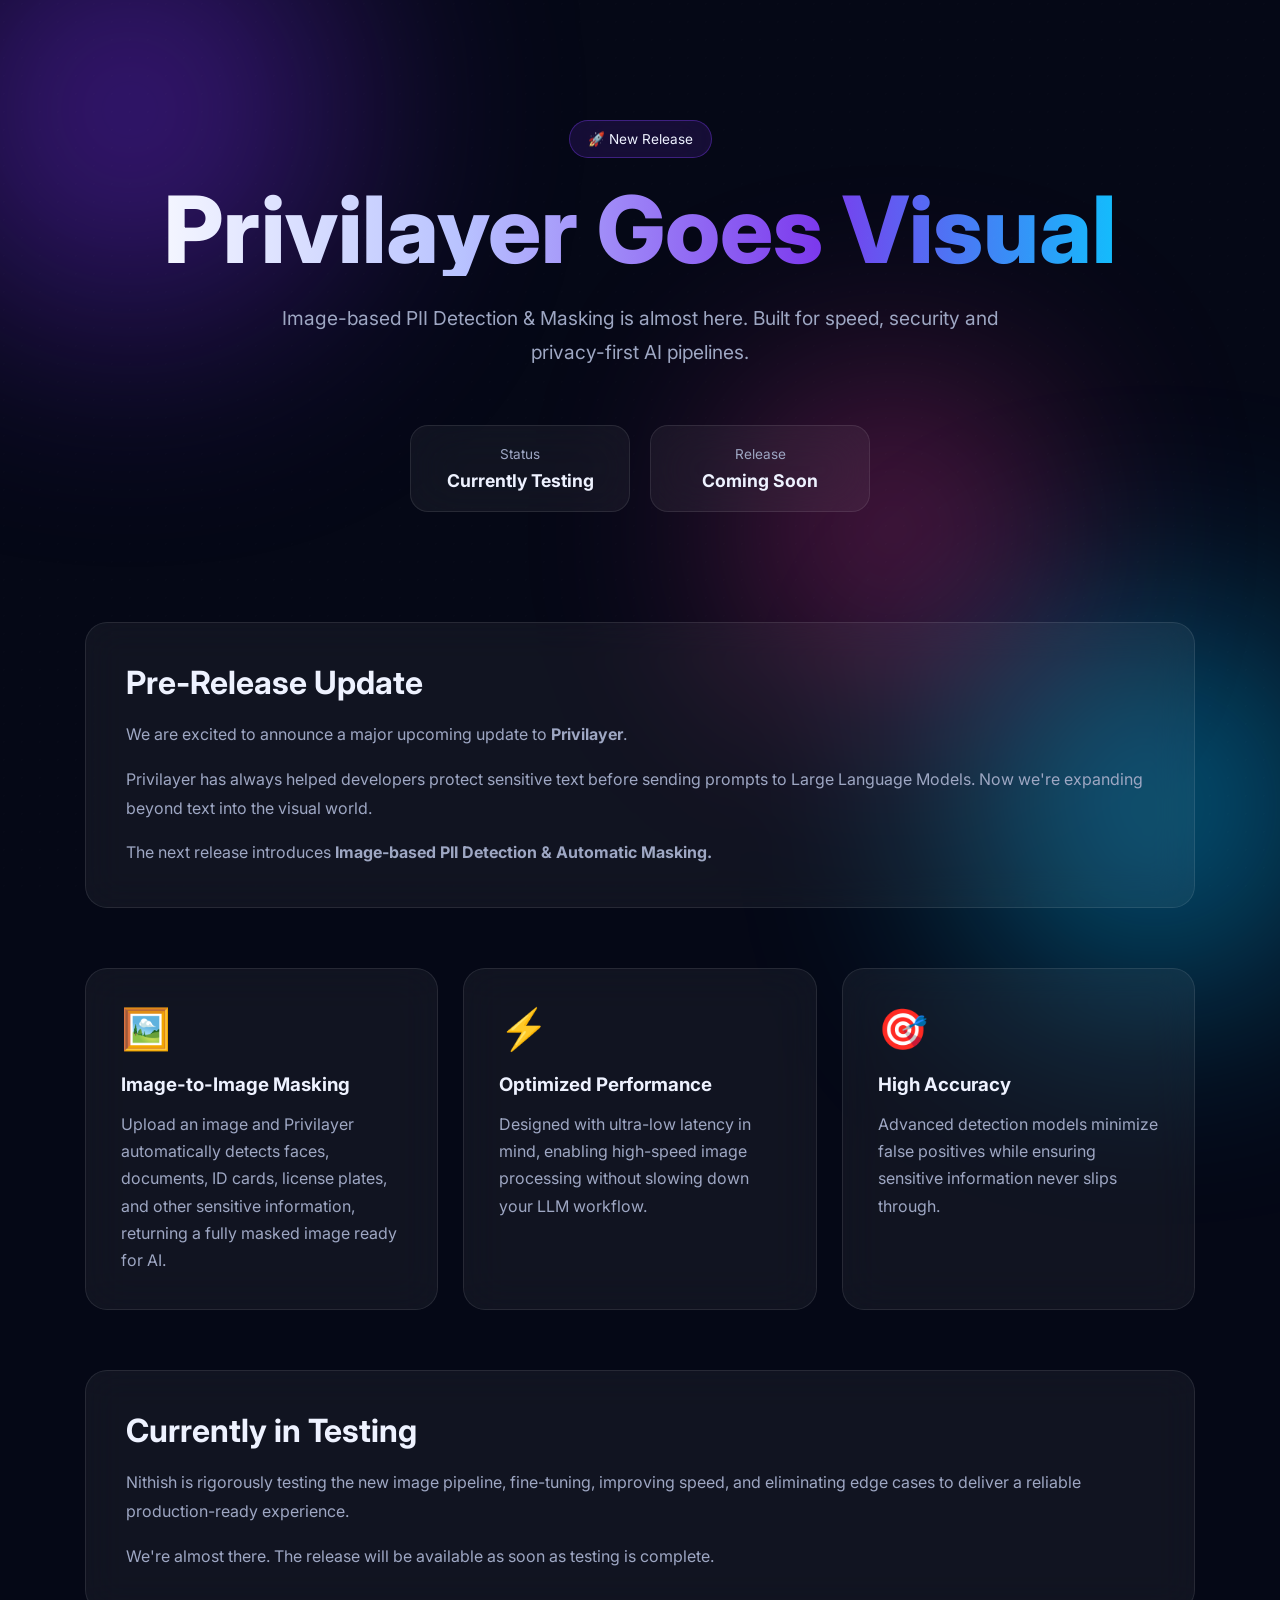
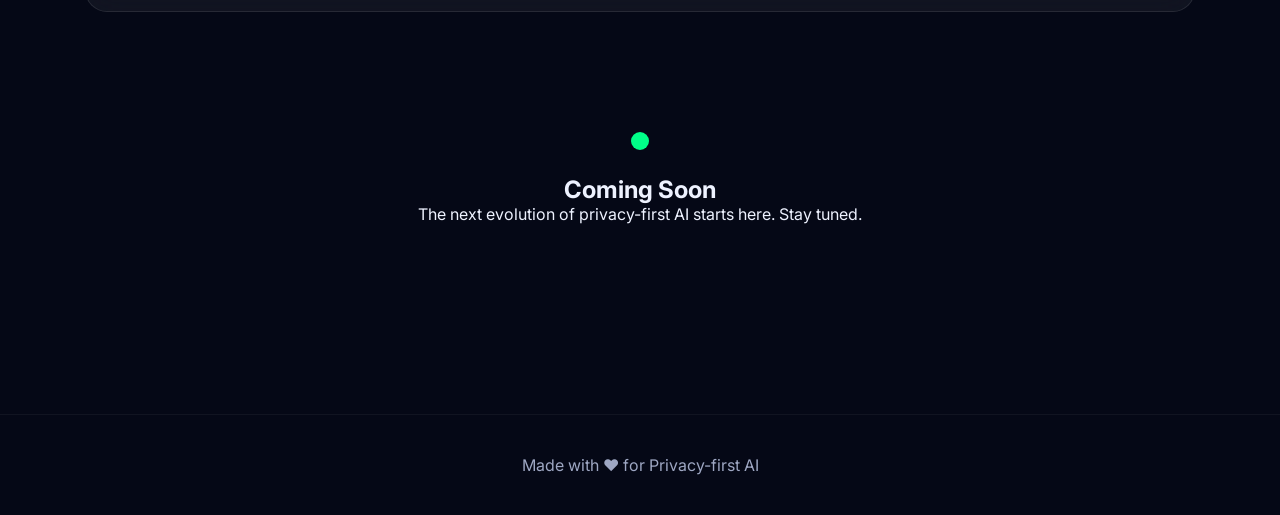
==== release.html @ 2a0f144f "Add files via upload" ====
<!DOCTYPE html>
<html lang="en">
<head>
<meta charset="UTF-8">
<meta name="viewport" content="width=device-width, initial-scale=1.0">

<title>New Release on PrivyLayer</title>

<link rel="preconnect" href="https://fonts.googleapis.com">
<link rel="preconnect" href="https://fonts.gstatic.com" crossorigin>
<link href="https://fonts.googleapis.com/css2?family=Inter:wght@300;400;500;600;700;800&display=swap" rel="stylesheet">

<link rel="stylesheet" href="style.css">
</head>
<body>

<div class="noise"></div>

<div class="blob blob1"></div>
<div class="blob blob2"></div>
<div class="blob blob3"></div>

<header>

<div class="tag">
🚀 New Release
</div>

<h1>Privilayer Goes Visual</h1>

<p class="subtitle">
Image-based PII Detection & Masking is almost here.
Built for speed, security and privacy-first AI pipelines.
</p>

<div class="status-card">

<div>
<span>Status</span>
<strong>Currently Testing</strong>
</div>

<div>
<span>Release</span>
<strong>Coming Soon</strong>
</div>

</div>

</header>

<main>

<section class="card reveal">

<h2>Pre-Release Update</h2>

<p>
We are excited to announce a major upcoming update to
<strong>Privilayer</strong>.
</p>

<p>
Privilayer has always helped developers protect sensitive text before
sending prompts to Large Language Models. Now we're expanding beyond
text into the visual world.
</p>

<p>
The next release introduces
<strong>Image-based PII Detection & Automatic Masking.</strong>
</p>

</section>

<section class="features">

<div class="feature reveal">

<div class="icon">🖼️</div>

<h3>Image-to-Image Masking</h3>

<p>
Upload an image and Privilayer automatically detects faces,
documents, ID cards, license plates, and other sensitive information,
returning a fully masked image ready for AI.
</p>

</div>

<div class="feature reveal">

<div class="icon">⚡</div>

<h3>Optimized Performance</h3>

<p>
Designed with ultra-low latency in mind, enabling high-speed image
processing without slowing down your LLM workflow.
</p>

</div>

<div class="feature reveal">

<div class="icon">🎯</div>

<h3>High Accuracy</h3>

<p>
Advanced detection models minimize false positives while ensuring
sensitive information never slips through.
</p>

</div>

</section>

<section class="card reveal">

<h2>Currently in Testing</h2>

<p>
Nithish is rigorously testing the new image pipeline,
fine-tuning, improving speed, and eliminating edge cases to
deliver a reliable production-ready experience.
</p>

<p>
We're almost there.
The release will be available as soon as testing is complete.
</p>

</section>

<div class="coming reveal">

<div class="pulse"></div>

<h2>Coming Soon</h2>

<p>
The next evolution of privacy-first AI starts here.
Stay tuned.
</p>

</div>

</main>

<footer>

Made with ❤️ for Privacy-first AI

</footer>

<script src="script.js"></script>

</body>
</html>
---- style.css ----
*{
margin:0;
padding:0;
box-sizing:border-box;
}

:root{

--bg:#050816;
--card:rgba(255,255,255,.05);
--border:rgba(255,255,255,.09);

--text:#eef2ff;
--muted:#9ea7c3;

--primary:#7c3aed;
--secondary:#00d4ff;

}

html{
scroll-behavior:smooth;
}

body{

font-family:Inter,sans-serif;
background:var(--bg);
color:var(--text);
overflow-x:hidden;
position:relative;

}

.noise{

position:fixed;
inset:0;

background-image:
radial-gradient(circle at 20% 20%,rgba(255,255,255,.03) 0 1px,transparent 1px);

background-size:18px 18px;

opacity:.35;

pointer-events:none;

}

.blob{

position:fixed;
border-radius:50%;
filter:blur(120px);
opacity:.5;
z-index:-1;

animation:float 12s infinite ease-in-out;

}

.blob1{

width:420px;
height:420px;

background:#6d28d9;

top:-100px;
left:-80px;

}

.blob2{

width:350px;
height:350px;

background:#00bfff;

bottom:-80px;
right:-50px;

animation-delay:2s;

}

.blob3{

width:250px;
height:250px;

background:#ff3cac;

top:45%;
left:60%;

animation-delay:5s;

}

@keyframes float{

50%{

transform:
translateY(-30px)
translateX(30px)
scale(1.1);

}

}

header{

padding:120px 20px 70px;

max-width:1100px;
margin:auto;
text-align:center;

}

.tag{

display:inline-block;

padding:10px 18px;

border-radius:999px;

background:rgba(124,58,237,.15);

border:1px solid rgba(124,58,237,.4);

font-size:.85rem;

margin-bottom:25px;

backdrop-filter:blur(20px);

}

h1{

font-size:clamp(3rem,8vw,5.8rem);

line-height:1;

font-weight:800;

background:linear-gradient(90deg,#fff,#b8c2ff,#7c3aed,#00d4ff);

-webkit-background-clip:text;
-webkit-text-fill-color:transparent;

margin-bottom:25px;

}

.subtitle{

max-width:760px;
margin:auto;

font-size:1.2rem;

line-height:1.8;

color:var(--muted);

}

.status-card{

margin:55px auto 0;

display:flex;
justify-content:center;
gap:20px;
flex-wrap:wrap;

}

.status-card div{

background:var(--card);

border:1px solid var(--border);

padding:20px 28px;

border-radius:18px;

min-width:220px;

backdrop-filter:blur(25px);

}

.status-card span{

display:block;

font-size:.85rem;

color:var(--muted);

margin-bottom:8px;

}

.status-card strong{

font-size:1.1rem;

}

main{

max-width:1150px;
margin:auto;
padding:40px 20px 120px;

}

.card{

background:var(--card);

border:1px solid var(--border);

backdrop-filter:blur(18px);

padding:40px;

border-radius:22px;

margin-bottom:50px;

}

.card h2{

margin-bottom:18px;
font-size:2rem;

}

.card p{

line-height:1.8;
color:var(--muted);
margin-top:16px;

}

.features{

display:grid;

grid-template-columns:
repeat(auto-fit,minmax(280px,1fr));

gap:25px;

margin:60px 0;

}

.feature{

padding:35px;

border-radius:22px;

background:var(--card);

border:1px solid var(--border);

transition:.4s;

backdrop-filter:blur(20px);

}

.feature:hover{

transform:translateY(-10px);

border-color:rgba(124,58,237,.5);

box-shadow:0 20px 40px rgba(0,0,0,.25);

}

.icon{

font-size:2.5rem;
margin-bottom:20px;

}

.feature h3{

margin-bottom:15px;

}

.feature p{

line-height:1.7;

color:var(--muted);

}

.coming{

text-align:center;
padding:70px 20px;

}

.pulse{

width:18px;
height:18px;

border-radius:50%;

margin:auto;

background:#00ff88;

box-shadow:
0 0 0 rgba(0,255,136,.7);

animation:pulse 2s infinite;

margin-bottom:25px;

}

@keyframes pulse{

70%{

box-shadow:
0 0 0 20px rgba(0,255,136,0);

}

100%{

box-shadow:
0 0 0 0 rgba(0,255,136,0);

}

}

footer{

padding:40px;

text-align:center;

color:var(--muted);

border-top:1px solid rgba(255,255,255,.05);

}

.reveal{

opacity:0;

transform:translateY(40px);

transition:
opacity .8s ease,
transform .8s ease;

}

.reveal.active{

opacity:1;

transform:none;

}

@media(max-width:768px){

.status-card{

flex-direction:column;

align-items:center;

}

.card{

padding:28px;

}

}
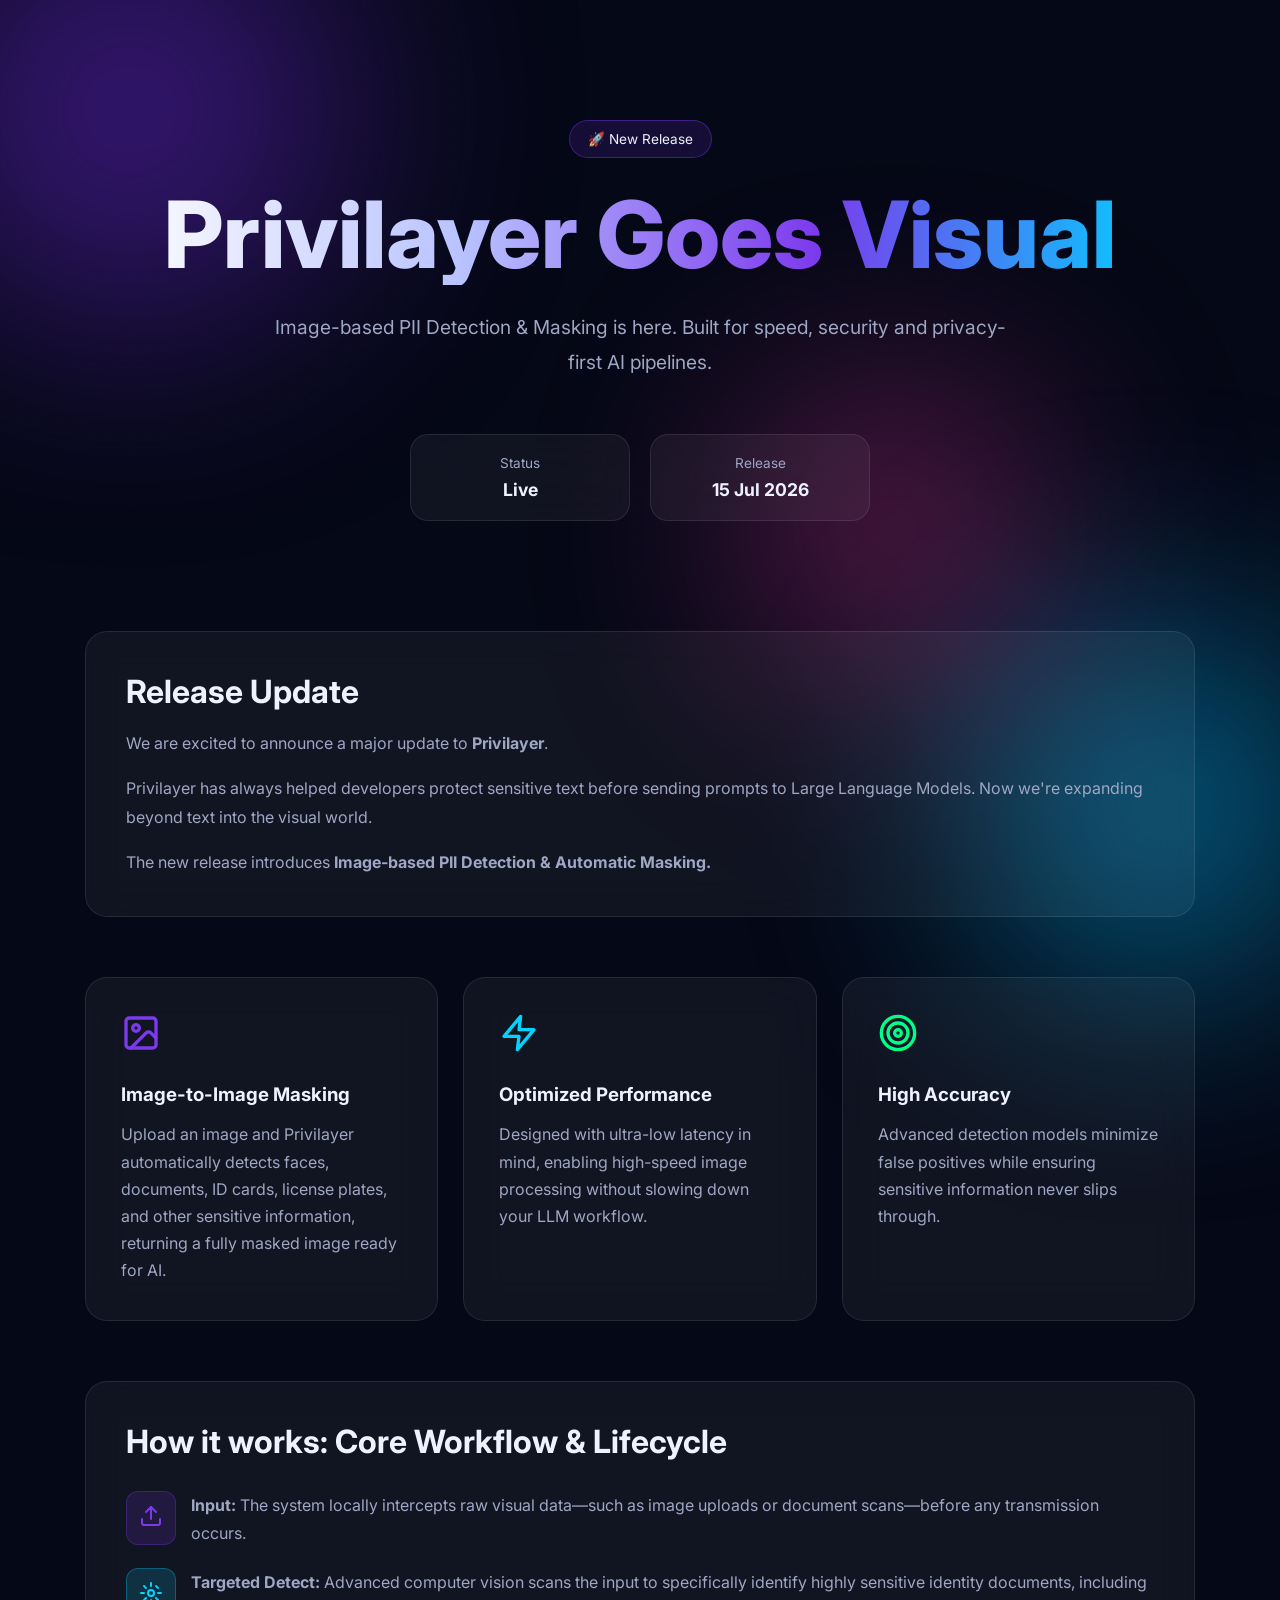
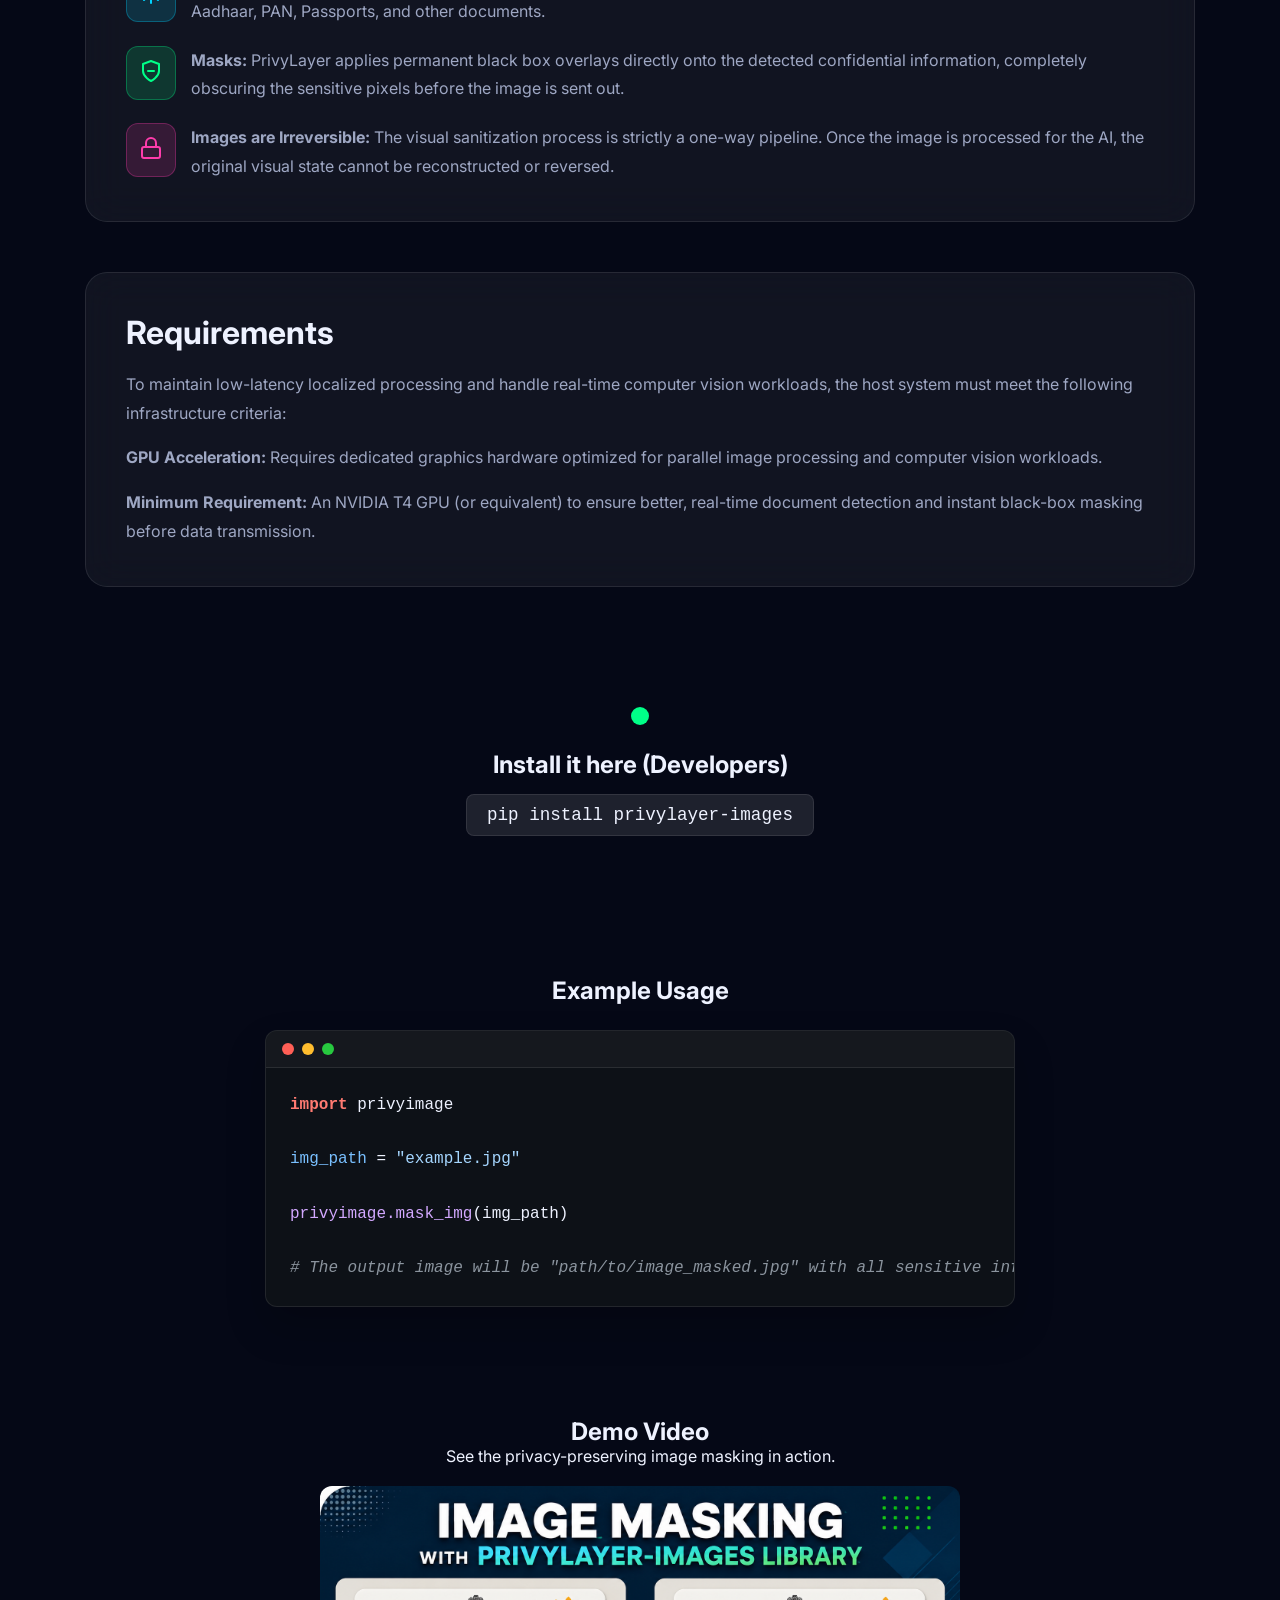
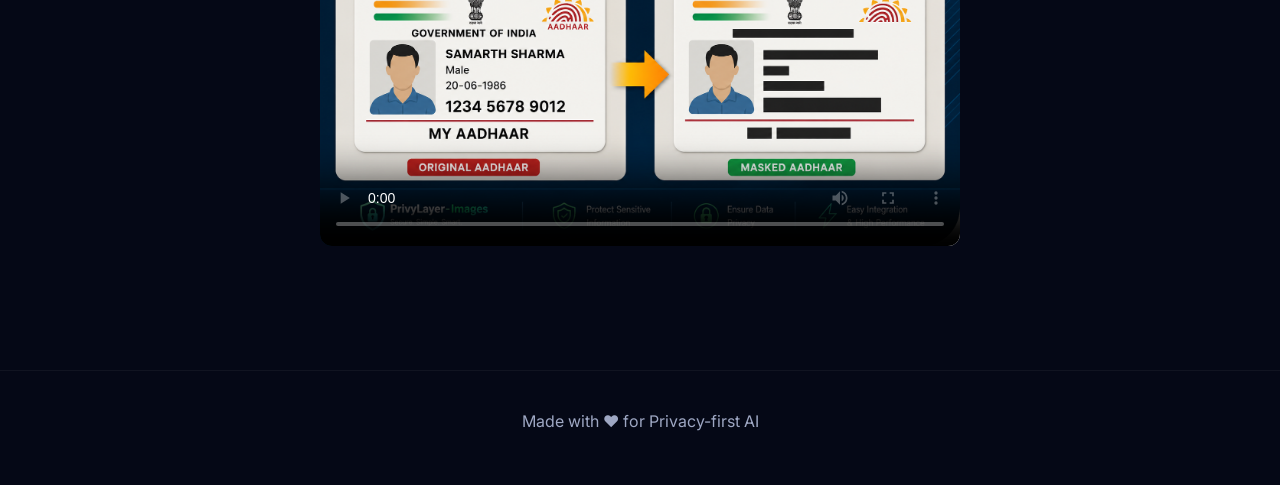
==== commit fad1b4b0: "Add files via upload" ====
--- a/release.html
+++ b/release.html
@@ -3,13 +3,10 @@
 <head>
 <meta charset="UTF-8">
 <meta name="viewport" content="width=device-width, initial-scale=1.0">
-
 <title>New Release on PrivyLayer</title>
-
 <link rel="preconnect" href="https://fonts.googleapis.com">
 <link rel="preconnect" href="https://fonts.gstatic.com" crossorigin>
 <link href="https://fonts.googleapis.com/css2?family=Inter:wght@300;400;500;600;700;800&display=swap" rel="stylesheet">
-
 <link rel="stylesheet" href="style.css">
 </head>
 <body>
@@ -21,141 +18,178 @@
 <div class="blob blob3"></div>
 
 <header>
-
-<div class="tag">
-🚀 New Release
-</div>
-
-<h1>Privilayer Goes Visual</h1>
-
-<p class="subtitle">
-Image-based PII Detection & Masking is almost here.
-Built for speed, security and privacy-first AI pipelines.
-</p>
-
-<div class="status-card">
-
-<div>
-<span>Status</span>
-<strong>Currently Testing</strong>
-</div>
-
-<div>
-<span>Release</span>
-<strong>Coming Soon</strong>
-</div>
-
-</div>
-
+    <div class="tag">🚀 New Release</div>
+    <h1>Privilayer Goes Visual</h1>
+    <p class="subtitle">
+    Image-based PII Detection & Masking is here.
+    Built for speed, security and privacy-first AI pipelines.
+    </p>
+    <div class="status-card">
+        <div>
+            <span>Status</span>
+            <strong>Live</strong>
+        </div>
+        <div>
+            <span>Release</span>
+            <strong>15 Jul 2026</strong>
+        </div>
+    </div>
 </header>
 
 <main>
+    <section class="card reveal">
+        <h2>Release Update</h2>
+        <p>We are excited to announce a major update to <strong>Privilayer</strong>.</p>
+        <p>
+        Privilayer has always helped developers protect sensitive text before
+        sending prompts to Large Language Models. Now we're expanding beyond
+        text into the visual world.
+        </p>
+        <p>
+        The new release introduces
+        <strong>Image-based PII Detection & Automatic Masking.</strong>
+        </p>
+    </section>
 
-<section class="card reveal">
+    <section class="features">
+        <div class="feature reveal">
+            <div class="icon">
+                <svg xmlns="http://www.w3.org/2000/svg" width="40" height="40" viewBox="0 0 24 24" fill="none" stroke="#7c3aed" stroke-width="2" stroke-linecap="round" stroke-linejoin="round">
+                  <rect width="18" height="18" x="3" y="3" rx="2" ry="2"/>
+                  <circle cx="9" cy="9" r="2"/>
+                  <path d="m21 15-3.086-3.086a2 2 0 0 0-2.828 0L6 21"/>
+                </svg>
+            </div>
+            <h3>Image-to-Image Masking</h3>
+            <p>
+            Upload an image and Privilayer automatically detects faces,
+            documents, ID cards, license plates, and other sensitive information,
+            returning a fully masked image ready for AI.
+            </p>
+        </div>
 
-<h2>Pre-Release Update</h2>
+        <div class="feature reveal">
+            <div class="icon">
+                <svg xmlns="http://www.w3.org/2000/svg" width="40" height="40" viewBox="0 0 24 24" fill="none" stroke="#00d4ff" stroke-width="2" stroke-linecap="round" stroke-linejoin="round">
+                  <polygon points="13 2 3 14 12 14 11 22 21 10 12 10 13 2"/>
+                </svg>
+            </div>
+            <h3>Optimized Performance</h3>
+            <p>
+            Designed with ultra-low latency in mind, enabling high-speed image
+            processing without slowing down your LLM workflow.
+            </p>
+        </div>
 
-<p>
-We are excited to announce a major upcoming update to
-<strong>Privilayer</strong>.
-</p>
+        <div class="feature reveal">
+            <div class="icon">
+                <svg xmlns="http://www.w3.org/2000/svg" width="40" height="40" viewBox="0 0 24 24" fill="none" stroke="#00ff88" stroke-width="2" stroke-linecap="round" stroke-linejoin="round">
+                  <circle cx="12" cy="12" r="10"/>
+                  <circle cx="12" cy="12" r="6"/>
+                  <circle cx="12" cy="12" r="2"/>
+                </svg>
+            </div>
+            <h3>High Accuracy</h3>
+            <p>
+            Advanced detection models minimize false positives while ensuring
+            sensitive information never slips through.
+            </p>
+        </div>
+    </section>
 
-<p>
-Privilayer has always helped developers protect sensitive text before
-sending prompts to Large Language Models. Now we're expanding beyond
-text into the visual world.
-</p>
+    <section class="card reveal">
+        <h2>How it works: Core Workflow & Lifecycle</h2>
+        
+        <div class="workflow-list">
+            <div class="workflow-step">
+                <div class="step-icon" style="background: rgba(124,58,237,.15); border-color: rgba(124,58,237,.3);">
+                    <svg xmlns="http://www.w3.org/2000/svg" width="24" height="24" viewBox="0 0 24 24" fill="none" stroke="#7c3aed" stroke-width="2" stroke-linecap="round" stroke-linejoin="round"><path d="M21 15v4a2 2 0 0 1-2 2H5a2 2 0 0 1-2-2v-4"/><polyline points="17 8 12 3 7 8"/><line x1="12" y1="3" x2="12" y2="15"/></svg>
+                </div>
+                <div class="step-text">
+                    <p><strong>Input:</strong> The system locally intercepts raw visual data—such as image uploads or document scans—before any transmission occurs.</p>
+                </div>
+            </div>
 
-<p>
-The next release introduces
-<strong>Image-based PII Detection & Automatic Masking.</strong>
-</p>
+            <div class="workflow-step">
+                <div class="step-icon" style="background: rgba(0,212,255,.15); border-color: rgba(0,212,255,.3);">
+                    <svg xmlns="http://www.w3.org/2000/svg" width="24" height="24" viewBox="0 0 24 24" fill="none" stroke="#00d4ff" stroke-width="2" stroke-linecap="round" stroke-linejoin="round"><path d="M2 12h3"/><path d="M19 12h3"/><path d="M12 2v3"/><path d="M12 19v3"/><path d="M5 5l2 2"/><path d="M17 17l2 2"/><path d="M5 19l2-2"/><path d="M17 5l2 2"/><circle cx="12" cy="12" r="3"/></svg>
+                </div>
+                <div class="step-text">
+                    <p><strong>Targeted Detect:</strong> Advanced computer vision scans the input to specifically identify highly sensitive identity documents, including Aadhaar, PAN, Passports, and other documents.</p>
+                </div>
+            </div>
 
-</section>
+            <div class="workflow-step">
+                <div class="step-icon" style="background: rgba(0,255,136,.15); border-color: rgba(0,255,136,.3);">
+                    <svg xmlns="http://www.w3.org/2000/svg" width="24" height="24" viewBox="0 0 24 24" fill="none" stroke="#00ff88" stroke-width="2" stroke-linecap="round" stroke-linejoin="round"><path d="M12 22s8-4 8-10V5l-8-3-8 3v7c0 6 8 10 8 10z"/><path d="M9 12h6"/></svg>
+                </div>
+                <div class="step-text">
+                    <p><strong>Masks:</strong> PrivyLayer applies permanent black box overlays directly onto the detected confidential information, completely obscuring the sensitive pixels before the image is sent out.</p>
+                </div>
+            </div>
 
-<section class="features">
+            <div class="workflow-step">
+                <div class="step-icon" style="background: rgba(255,60,172,.15); border-color: rgba(255,60,172,.3);">
+                    <svg xmlns="http://www.w3.org/2000/svg" width="24" height="24" viewBox="0 0 24 24" fill="none" stroke="#ff3cac" stroke-width="2" stroke-linecap="round" stroke-linejoin="round"><rect x="3" y="11" width="18" height="11" rx="2" ry="2"/><path d="M7 11V7a5 5 0 0 1 10 0v4"/></svg>
+                </div>
+                <div class="step-text">
+                    <p><strong>Images are Irreversible:</strong> The visual sanitization process is strictly a one-way pipeline. Once the image is processed for the AI, the original visual state cannot be reconstructed or reversed.</p>
+                </div>
+            </div>
+        </div>
+    </section>
 
-<div class="feature reveal">
+    <section class="card reveal">
+        <h2>Requirements</h2>
+        <p>To maintain low-latency localized processing and handle real-time computer vision workloads, the host system must meet the following infrastructure criteria:</p>
+        <p><strong>GPU Acceleration:</strong> Requires dedicated graphics hardware optimized for parallel image processing and computer vision workloads.</p>
+        <p><strong>Minimum Requirement:</strong> An NVIDIA T4 GPU (or equivalent) to ensure better, real-time document detection and instant black-box masking before data transmission.</p>
+    </section>
 
-<div class="icon">🖼️</div>
+    <div class="coming reveal">
+        <div class="pulse"></div>
+        <h2>Install it here (Developers)</h2>
+        <p>
+            <code class="inline-code">pip install privylayer-images</code>
+        </p>
+    </div>
 
-<h3>Image-to-Image Masking</h3>
+    <div class="coming reveal">
+        <h2>Example Usage</h2> 
+        <div class="code-window">
+            <div class="code-header">
+                <span class="dot red"></span>
+                <span class="dot yellow"></span>
+                <span class="dot green"></span>
+            </div>
+            <pre><code><span class="token-import">import</span> privyimage
 
-<p>
-Upload an image and Privilayer automatically detects faces,
-documents, ID cards, license plates, and other sensitive information,
-returning a fully masked image ready for AI.
-</p>
+<span class="token-var">img_path</span> = <span class="token-string">"example.jpg"</span>
 
-</div>
+<span class="token-func">privyimage.mask_img</span>(img_path)
 
-<div class="feature reveal">
+<span class="token-comment"># The output image will be "path/to/image_masked.jpg" with all sensitive information masked.</span></code></pre>
+        </div>
+    </div>
 
-<div class="icon">⚡</div>
+    <br>
+    <div style="text-align: center; margin-top: 20px;">
+        <h2>Demo Video</h2>
+        <p>See the privacy-preserving image masking in action.</p>
+        <br>
 
-<h3>Optimized Performance</h3>
-
-<p>
-Designed with ultra-low latency in mind, enabling high-speed image
-processing without slowing down your LLM workflow.
-</p>
-
-</div>
-
-<div class="feature reveal">
-
-<div class="icon">🎯</div>
-
-<h3>High Accuracy</h3>
-
-<p>
-Advanced detection models minimize false positives while ensuring
-sensitive information never slips through.
-</p>
-
-</div>
-
-</section>
-
-<section class="card reveal">
-
-<h2>Currently in Testing</h2>
-
-<p>
-Nithish is rigorously testing the new image pipeline,
-fine-tuning, improving speed, and eliminating edge cases to
-deliver a reliable production-ready experience.
-</p>
-
-<p>
-We're almost there.
-The release will be available as soon as testing is complete.
-</p>
-
-</section>
-
-<div class="coming reveal">
-
-<div class="pulse"></div>
-
-<h2>Coming Soon</h2>
-
-<p>
-The next evolution of privacy-first AI starts here.
-Stay tuned.
-</p>
-
-</div>
+        <video style="border-radius: 12px;" width="640" height="360" controls poster="vid_thumbnail.png">
+  <source src="privylayer_img_demo.mp4" type="video/mp4">
+  Your browser does not support the video tag.
+</video>
+    </div>
 
 </main>
 
 <footer>
-
-Made with ❤️ for Privacy-first AI
-
+    Made with ❤️ for Privacy-first AI
 </footer>
 
 <script src="script.js"></script>
-
 </body>
 </html>
--- a/style.css
+++ b/style.css
@@ -1,413 +1,371 @@
 *{
-margin:0;
-padding:0;
-box-sizing:border-box;
-}
-
-:root{
-
---bg:#050816;
---card:rgba(255,255,255,.05);
---border:rgba(255,255,255,.09);
-
---text:#eef2ff;
---muted:#9ea7c3;
-
---primary:#7c3aed;
---secondary:#00d4ff;
-
-}
-
-html{
-scroll-behavior:smooth;
-}
-
-body{
-
-font-family:Inter,sans-serif;
-background:var(--bg);
-color:var(--text);
-overflow-x:hidden;
-position:relative;
-
-}
-
-.noise{
-
-position:fixed;
-inset:0;
-
-background-image:
-radial-gradient(circle at 20% 20%,rgba(255,255,255,.03) 0 1px,transparent 1px);
-
-background-size:18px 18px;
-
-opacity:.35;
-
-pointer-events:none;
-
-}
-
-.blob{
-
-position:fixed;
-border-radius:50%;
-filter:blur(120px);
-opacity:.5;
-z-index:-1;
-
-animation:float 12s infinite ease-in-out;
-
-}
-
-.blob1{
-
-width:420px;
-height:420px;
-
-background:#6d28d9;
-
-top:-100px;
-left:-80px;
-
-}
-
-.blob2{
-
-width:350px;
-height:350px;
-
-background:#00bfff;
-
-bottom:-80px;
-right:-50px;
-
-animation-delay:2s;
-
-}
-
-.blob3{
-
-width:250px;
-height:250px;
-
-background:#ff3cac;
-
-top:45%;
-left:60%;
-
-animation-delay:5s;
-
-}
-
-@keyframes float{
-
-50%{
-
-transform:
-translateY(-30px)
-translateX(30px)
-scale(1.1);
-
-}
-
-}
-
-header{
-
-padding:120px 20px 70px;
-
-max-width:1100px;
-margin:auto;
-text-align:center;
-
-}
-
-.tag{
-
-display:inline-block;
-
-padding:10px 18px;
-
-border-radius:999px;
-
-background:rgba(124,58,237,.15);
-
-border:1px solid rgba(124,58,237,.4);
-
-font-size:.85rem;
-
-margin-bottom:25px;
-
-backdrop-filter:blur(20px);
-
-}
-
-h1{
-
-font-size:clamp(3rem,8vw,5.8rem);
-
-line-height:1;
-
-font-weight:800;
-
-background:linear-gradient(90deg,#fff,#b8c2ff,#7c3aed,#00d4ff);
-
--webkit-background-clip:text;
--webkit-text-fill-color:transparent;
-
-margin-bottom:25px;
-
-}
-
-.subtitle{
-
-max-width:760px;
-margin:auto;
-
-font-size:1.2rem;
-
-line-height:1.8;
-
-color:var(--muted);
-
-}
-
-.status-card{
-
-margin:55px auto 0;
-
-display:flex;
-justify-content:center;
-gap:20px;
-flex-wrap:wrap;
-
-}
-
-.status-card div{
-
-background:var(--card);
-
-border:1px solid var(--border);
-
-padding:20px 28px;
-
-border-radius:18px;
-
-min-width:220px;
-
-backdrop-filter:blur(25px);
-
-}
-
-.status-card span{
-
-display:block;
-
-font-size:.85rem;
-
-color:var(--muted);
-
-margin-bottom:8px;
-
-}
-
-.status-card strong{
-
-font-size:1.1rem;
-
-}
-
-main{
-
-max-width:1150px;
-margin:auto;
-padding:40px 20px 120px;
-
-}
-
-.card{
-
-background:var(--card);
-
-border:1px solid var(--border);
-
-backdrop-filter:blur(18px);
-
-padding:40px;
-
-border-radius:22px;
-
-margin-bottom:50px;
-
-}
-
-.card h2{
-
-margin-bottom:18px;
-font-size:2rem;
-
-}
-
-.card p{
-
-line-height:1.8;
-color:var(--muted);
-margin-top:16px;
-
-}
-
-.features{
-
-display:grid;
-
-grid-template-columns:
-repeat(auto-fit,minmax(280px,1fr));
-
-gap:25px;
-
-margin:60px 0;
-
-}
-
-.feature{
-
-padding:35px;
-
-border-radius:22px;
-
-background:var(--card);
-
-border:1px solid var(--border);
-
-transition:.4s;
-
-backdrop-filter:blur(20px);
-
-}
-
-.feature:hover{
-
-transform:translateY(-10px);
-
-border-color:rgba(124,58,237,.5);
-
-box-shadow:0 20px 40px rgba(0,0,0,.25);
-
-}
-
-.icon{
-
-font-size:2.5rem;
-margin-bottom:20px;
-
-}
-
-.feature h3{
-
-margin-bottom:15px;
-
-}
-
-.feature p{
-
-line-height:1.7;
-
-color:var(--muted);
-
-}
-
-.coming{
-
-text-align:center;
-padding:70px 20px;
-
-}
-
-.pulse{
-
-width:18px;
-height:18px;
-
-border-radius:50%;
-
-margin:auto;
-
-background:#00ff88;
-
-box-shadow:
-0 0 0 rgba(0,255,136,.7);
-
-animation:pulse 2s infinite;
-
-margin-bottom:25px;
-
-}
-
-@keyframes pulse{
-
-70%{
-
-box-shadow:
-0 0 0 20px rgba(0,255,136,0);
-
-}
-
-100%{
-
-box-shadow:
-0 0 0 0 rgba(0,255,136,0);
-
-}
-
-}
-
-footer{
-
-padding:40px;
-
-text-align:center;
-
-color:var(--muted);
-
-border-top:1px solid rgba(255,255,255,.05);
-
-}
-
-.reveal{
-
-opacity:0;
-
-transform:translateY(40px);
-
-transition:
-opacity .8s ease,
-transform .8s ease;
-
-}
-
-.reveal.active{
-
-opacity:1;
-
-transform:none;
-
-}
-
-@media(max-width:768px){
-
-.status-card{
-
-flex-direction:column;
-
-align-items:center;
-
-}
-
-.card{
-
-padding:28px;
-
-}
-
+    margin: 0;
+    padding: 0;
+    box-sizing: border-box;
+}
+
+:root {
+    --bg: #050816;
+    --card: rgba(255,255,255,.05);
+    --border: rgba(255,255,255,.09);
+    --text: #eef2ff;
+    --muted: #9ea7c3;
+    --primary: #7c3aed;
+    --secondary: #00d4ff;
+}
+
+html {
+    scroll-behavior: smooth;
+}
+
+body {
+    font-family: Inter, sans-serif;
+    background: var(--bg);
+    color: var(--text);
+    overflow-x: hidden;
+    position: relative;
+}
+
+.noise {
+    position: fixed;
+    inset: 0;
+    background-image: radial-gradient(circle at 20% 20%, rgba(255,255,255,.03) 0 1px, transparent 1px);
+    background-size: 18px 18px;
+    opacity: .35;
+    pointer-events: none;
+}
+
+.blob {
+    position: fixed;
+    border-radius: 50%;
+    filter: blur(120px);
+    opacity: .5;
+    z-index: -1;
+    animation: float 12s infinite ease-in-out;
+}
+
+.blob1 {
+    width: 420px;
+    height: 420px;
+    background: #6d28d9;
+    top: -100px;
+    left: -80px;
+}
+
+.blob2 {
+    width: 350px;
+    height: 350px;
+    background: #00bfff;
+    bottom: -80px;
+    right: -50px;
+    animation-delay: 2s;
+}
+
+.blob3 {
+    width: 250px;
+    height: 250px;
+    background: #ff3cac;
+    top: 45%;
+    left: 60%;
+    animation-delay: 5s;
+}
+
+@keyframes float {
+    50% {
+        transform: translateY(-30px) translateX(30px) scale(1.1);
+    }
+}
+
+header {
+    padding: 120px 20px 70px;
+    max-width: 1100px;
+    margin: auto;
+    text-align: center;
+}
+
+.tag {
+    display: inline-block;
+    padding: 10px 18px;
+    border-radius: 999px;
+    background: rgba(124,58,237,.15);
+    border: 1px solid rgba(124,58,237,.4);
+    font-size: .85rem;
+    margin-bottom: 25px;
+    backdrop-filter: blur(20px);
+}
+
+h1 {
+    font-size: clamp(2.5rem, 8vw, 5.8rem);
+    line-height: 1.1;
+    font-weight: 800;
+    background: linear-gradient(90deg, #fff, #b8c2ff, #7c3aed, #00d4ff);
+    -webkit-background-clip: text;
+    -webkit-text-fill-color: transparent;
+    margin-bottom: 25px;
+}
+
+.subtitle {
+    max-width: 760px;
+    margin: auto;
+    font-size: 1.2rem;
+    line-height: 1.8;
+    color: var(--muted);
+}
+
+.status-card {
+    margin: 55px auto 0;
+    display: flex;
+    justify-content: center;
+    gap: 20px;
+    flex-wrap: wrap;
+}
+
+.status-card div {
+    background: var(--card);
+    border: 1px solid var(--border);
+    padding: 20px 28px;
+    border-radius: 18px;
+    min-width: 220px;
+    backdrop-filter: blur(25px);
+}
+
+.status-card span {
+    display: block;
+    font-size: .85rem;
+    color: var(--muted);
+    margin-bottom: 8px;
+}
+
+.status-card strong {
+    font-size: 1.1rem;
+}
+
+main {
+    max-width: 1150px;
+    margin: auto;
+    padding: 40px 20px 120px;
+}
+
+.card {
+    background: var(--card);
+    border: 1px solid var(--border);
+    backdrop-filter: blur(18px);
+    padding: 40px;
+    border-radius: 22px;
+    margin-bottom: 50px;
+}
+
+.card h2 {
+    margin-bottom: 18px;
+    font-size: 2rem;
+}
+
+.card p {
+    line-height: 1.8;
+    color: var(--muted);
+    margin-top: 16px;
+}
+
+.features {
+    display: grid;
+    grid-template-columns: repeat(auto-fit, minmax(280px, 1fr));
+    gap: 25px;
+    margin: 60px 0;
+}
+
+.feature {
+    padding: 35px;
+    border-radius: 22px;
+    background: var(--card);
+    border: 1px solid var(--border);
+    transition: .4s;
+    backdrop-filter: blur(20px);
+}
+
+.feature:hover {
+    transform: translateY(-10px);
+    border-color: rgba(124,58,237,.5);
+    box-shadow: 0 20px 40px rgba(0,0,0,.25);
+}
+
+.icon {
+    font-size: 2.5rem;
+    margin-bottom: 20px;
+}
+
+.feature h3 {
+    margin-bottom: 15px;
+}
+
+.feature p {
+    line-height: 1.7;
+    color: var(--muted);
+}
+
+/* Workflow Setup - Replacing Inline Styles */
+.workflow-list {
+    display: flex;
+    flex-direction: column;
+    gap: 20px;
+    margin-top: 30px;
+}
+
+.workflow-step {
+    display: flex;
+    gap: 15px;
+    align-items: flex-start;
+}
+
+.step-icon {
+    flex-shrink: 0;
+    padding: 12px;
+    border-radius: 12px;
+    border-width: 1px;
+    border-style: solid;
+}
+
+.step-text p {
+    margin-top: 0;
+}
+
+.coming {
+    text-align: center;
+    padding: 70px 20px;
+}
+
+.pulse {
+    width: 18px;
+    height: 18px;
+    border-radius: 50%;
+    margin: auto;
+    background: #00ff88;
+    box-shadow: 0 0 0 rgba(0,255,136,.7);
+    animation: pulse 2s infinite;
+    margin-bottom: 25px;
+}
+
+@keyframes pulse {
+    70% { box-shadow: 0 0 0 20px rgba(0,255,136,0); }
+    100% { box-shadow: 0 0 0 0 rgba(0,255,136,0); }
+}
+
+.inline-code {
+    background: rgba(255,255,255,0.1);
+    padding: 10px 20px;
+    border-radius: 8px;
+    font-size: 1.1rem;
+    display: inline-block;
+    margin-top: 15px;
+    border: 1px solid var(--border);
+    font-family: monospace;
+}
+
+/* Redesigned Example Usage Code Block */
+.code-window {
+    background: #0d1117;
+    border: 1px solid var(--border);
+    border-radius: 12px;
+    margin: 25px auto 0;
+    max-width: 750px;
+    text-align: left;
+    box-shadow: 0 20px 40px rgba(0,0,0,.2);
+    overflow: hidden;
+}
+
+.code-header {
+    background: rgba(255,255,255,0.03);
+    padding: 12px 16px;
+    display: flex;
+    gap: 8px;
+    border-bottom: 1px solid var(--border);
+}
+
+.code-header .dot {
+    width: 12px;
+    height: 12px;
+    border-radius: 50%;
+}
+
+.dot.red { background: #ff5f56; }
+.dot.yellow { background: #ffbd2e; }
+.dot.green { background: #27c93f; }
+
+.code-window pre {
+    padding: 24px;
+    overflow-x: auto;
+    font-family: 'Courier New', Courier, monospace;
+    font-size: 1rem;
+    line-height: 1.7;
+    color: #eef2ff;
+    margin: 0;
+}
+
+.token-import { color: #ff7b72; font-weight: 600; }
+.token-var { color: #79c0ff; }
+.token-string { color: #a5d6ff; }
+.token-func { color: #d2a8ff; }
+.token-comment { color: #8b949e; font-style: italic; }
+
+footer {
+    padding: 40px;
+    text-align: center;
+    color: var(--muted);
+    border-top: 1px solid rgba(255,255,255,.05);
+}
+
+.reveal {
+    opacity: 0;
+    transform: translateY(40px);
+    transition: opacity .8s ease, transform .8s ease;
+}
+
+.reveal.active {
+    opacity: 1;
+    transform: none;
+}
+
+/* Comprehensive Responsive Tweaks */
+@media(max-width: 768px) {
+    header {
+        padding: 80px 15px 50px;
+    }
+    
+    .status-card {
+        flex-direction: column;
+        align-items: center;
+    }
+    
+    .status-card div {
+        width: 100%;
+        max-width: 300px;
+    }
+
+    .card {
+        padding: 28px;
+        margin-bottom: 30px;
+    }
+    
+    .card h2 {
+        font-size: 1.6rem;
+    }
+
+    .coming {
+        padding: 40px 15px;
+    }
+
+    .code-window pre {
+        font-size: 0.85rem;
+        padding: 16px;
+    }
+}
+
+@media(max-width: 480px) {
+    .workflow-step {
+        flex-direction: column;
+        gap: 10px;
+    }
+    
+    .step-icon {
+        margin-bottom: 5px;
+    }
 }
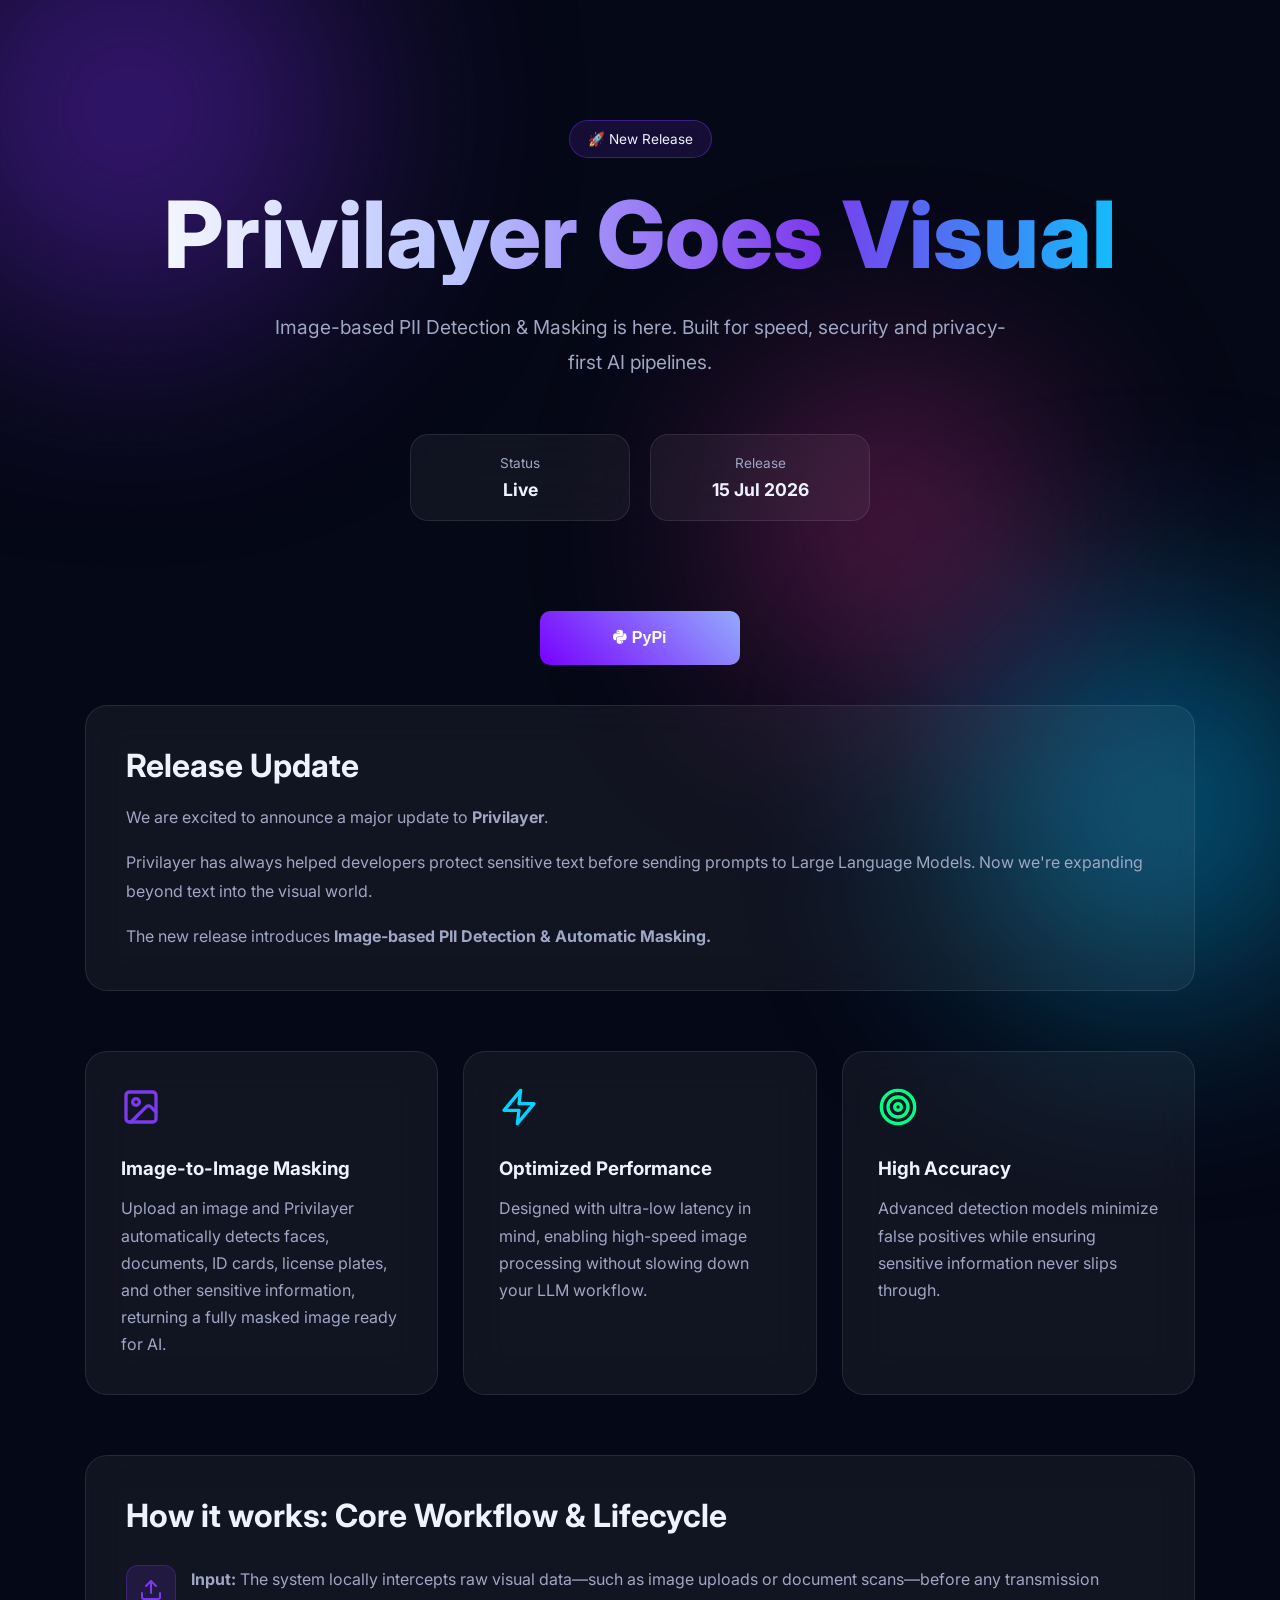
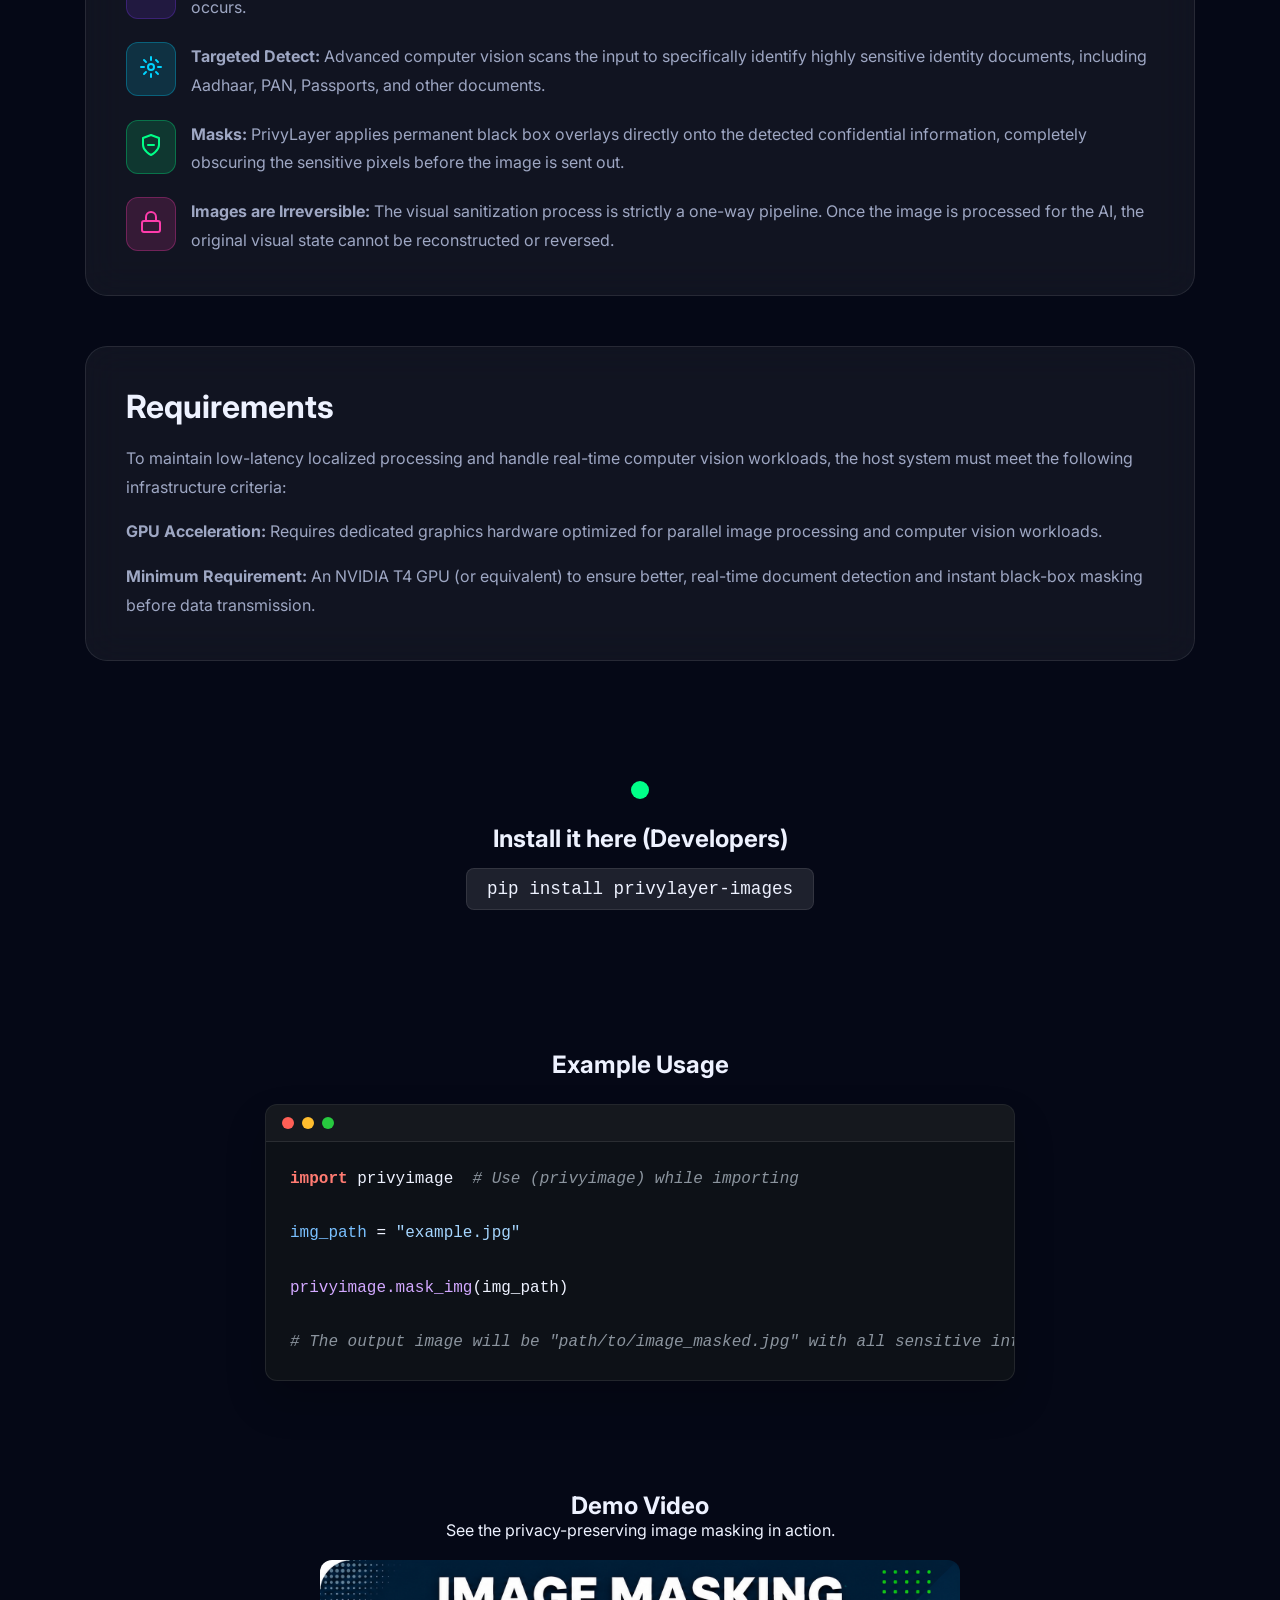
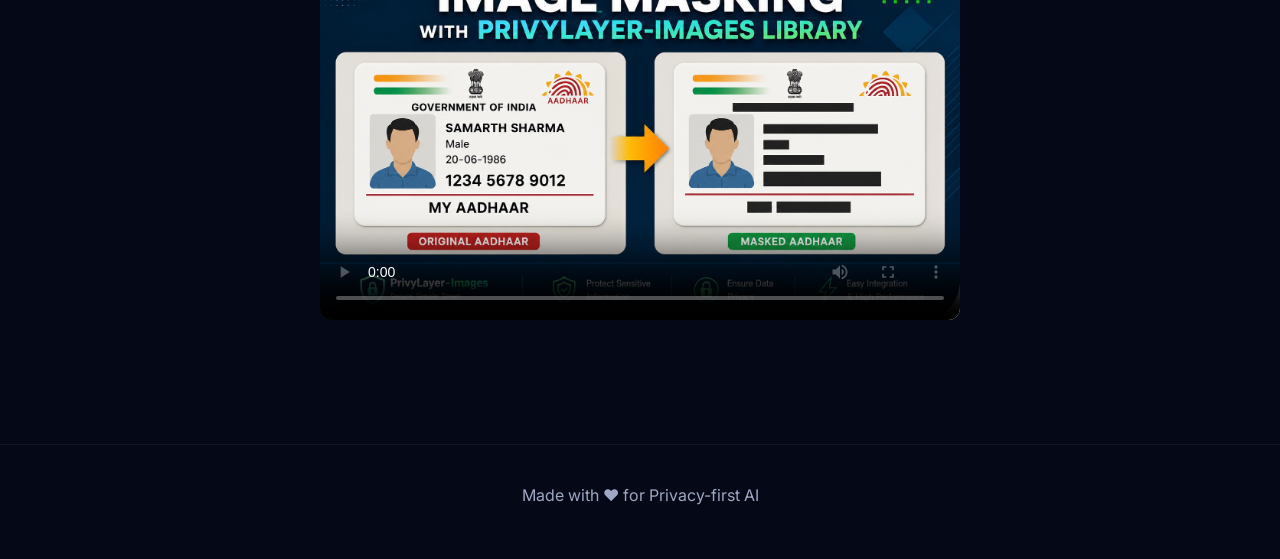
==== commit 0462cc2c: "Add files via upload" ====
--- a/release.html
+++ b/release.html
@@ -3,9 +3,10 @@
 <head>
 <meta charset="UTF-8">
 <meta name="viewport" content="width=device-width, initial-scale=1.0">
-<title>New Release on PrivyLayer</title>
+<title>PrivyLayer-Image Release</title>
 <link rel="preconnect" href="https://fonts.googleapis.com">
 <link rel="preconnect" href="https://fonts.gstatic.com" crossorigin>
+  <link rel="stylesheet" href="https://cdnjs.cloudflare.com/ajax/libs/font-awesome/6.4.0/css/all.min.css">
 <link href="https://fonts.googleapis.com/css2?family=Inter:wght@300;400;500;600;700;800&display=swap" rel="stylesheet">
 <link rel="stylesheet" href="style.css">
 </head>
@@ -35,6 +36,12 @@
         </div>
     </div>
 </header>
+
+<section>
+    <div style="text-align: center; margin-top: 20px;">
+        <button onclick="window.location.href='https://pypi.org/project/privylayer-images/'" style="background-image: linear-gradient(45deg, #7700ff, #93abfc); padding: 18px; width: 200px; border: none; font-size: medium; cursor: pointer; border-radius: 10px; color: white; font-weight: bold; transition: background-color 0.3s ease;"><i class="fa-brands fa-python"></i> PyPi</button>
+    </div>
+</section>
 
 <main>
     <section class="card reveal">
@@ -162,7 +169,7 @@
                 <span class="dot yellow"></span>
                 <span class="dot green"></span>
             </div>
-            <pre><code><span class="token-import">import</span> privyimage
+            <pre><code><span class="token-import">import</span> privyimage  <span class="token-comment"># Use (privyimage) while importing</span>
 
 <span class="token-var">img_path</span> = <span class="token-string">"example.jpg"</span>
 
